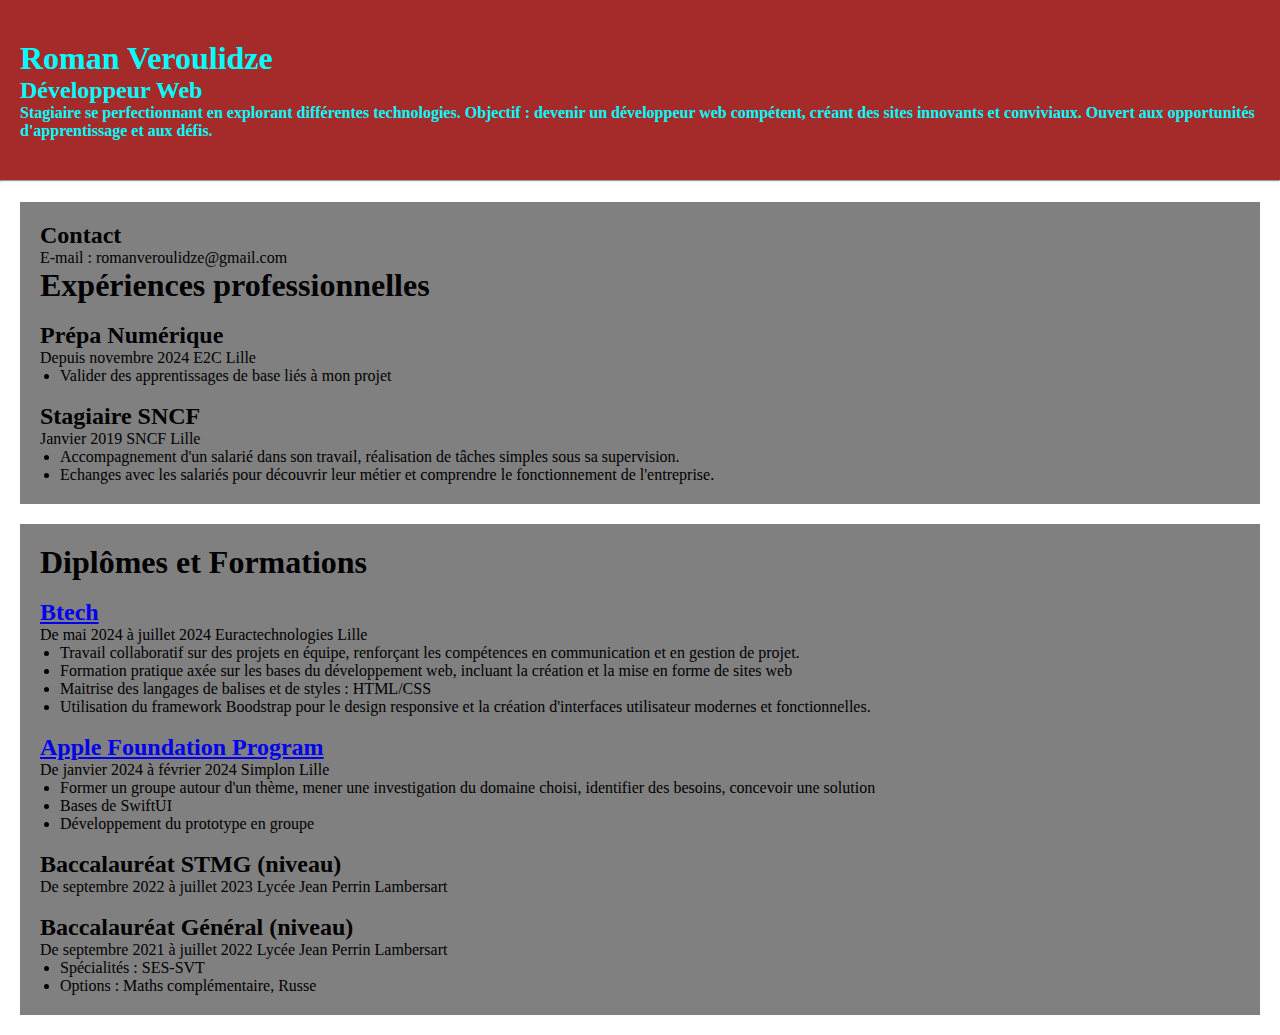
==== cv.htm @ 312fda3c "Cadre info" ====
<!DOCTYPE html>
<html lang="fr">
<head>
    <meta charset="UTF-8">
    <meta name="viewport" content="width=device-width, initial-scale=1.0">
    <title>CV</title>
    <link rel="stylesheet" href="./style/style.css">
</head>
<body>
    <header>
        <div>
            <h1>Roman Veroulidze</h1>
            <h2>Développeur Web</h2>
            <p><strong>Stagiaire se perfectionnant en explorant différentes technologies. Objectif :
                devenir un développeur web compétent, créant des sites innovants et conviviaux.
                Ouvert aux opportunités d'apprentissage et aux défis.</strong></p>
        </div>
    </header>

    <hr>

    <main>
        <div>
            <h2>Contact</h2>
            <p>E-mail : romanveroulidze@gmail.com</p>
        </div>
        
        <div>
            <h1>Expériences professionnelles</h1>
        </div>

        <br>

        <div>
            <h2>Prépa Numérique</h2>
            <p>Depuis novembre 2024 E2C Lille</p>
            <ul>
                <li>Valider des apprentissages de base liés à mon projet</li>
            </ul>
        </div>

        <br>

        <div>
            <h2>Stagiaire SNCF</h2>
            <p>Janvier 2019 SNCF Lille</p>
            <ul>
                <li>Accompagnement d'un salarié dans son travail, réalisation de tâches
                    simples sous sa supervision.</li>
                <li>Echanges avec les salariés pour découvrir leur métier et comprendre le
                    fonctionnement de l'entreprise.</li>
            </ul>
        </div>
    </main>

    <main>
        <div>
           <h1>Diplômes et Formations</h1>
        </div>
        <br>
        <div>
        <h2><a href="https://www.euratechnologies.com/btech">Btech</a></h2>
        <p>De mai 2024 à juillet 2024 Euractechnologies Lille</p>
            <ul>
                <li>Travail collaboratif sur des projets en équipe, renforçant les compétences
                en communication et en gestion de projet.</li>
                <li>Formation pratique axée sur les bases du développement web, incluant la
                création et la mise en forme de sites web</li>
                <li>Maitrise des langages de balises et de styles : HTML/CSS</li>
                <li>Utilisation du framework Boodstrap pour le design responsive et la
                création d'interfaces utilisateur modernes et fonctionnelles.</li>
            </ul>
        </div>
        <br>
        <div>
            <h2><a href="https://www.simplon.co/candidater">Apple Foundation Program</a></h2>
            <p>De janvier 2024 à février 2024 Simplon Lille</p>
                <ul>
                    <li>Former un groupe autour d'un thème, mener une investigation du
                        domaine choisi, identifier des besoins, concevoir une solution</li>
                    <li>Bases de SwiftUI</li>
                    <li>Développement du prototype en groupe</li>
                </ul>
            </div>
            <br>
        <div>
            <h2>Baccalauréat STMG (niveau)</h2>
            <p>De septembre 2022 à juillet 2023 Lycée Jean Perrin Lambersart</p>
        </div>
        <br>
        <div>
            <h2>Baccalauréat Général (niveau)</h2>
        <p>De septembre 2021 à juillet 2022 Lycée Jean Perrin Lambersart</p>
        </div>
        <ul>
            <li>Spécialités : SES-SVT</li>
            <li>Options : Maths complémentaire, Russe</li>
        </ul>
    </main>
</body>
</html>
---- style/style.css ----
*{
    padding: 0;
    margin: 0;
    box-sizing: border-box;
}

header {
    display: flex;
    flex-direction: row;
    justify-content: space-evenly;
    align-items: center;
    height: 20vh;
    padding: 20px;
    background-color: brown;
    color: aqua;
}

main {
    margin: 20px;
    padding: 20px;
    background-color: gray;
}

ul{
    margin-left: 20px;
}
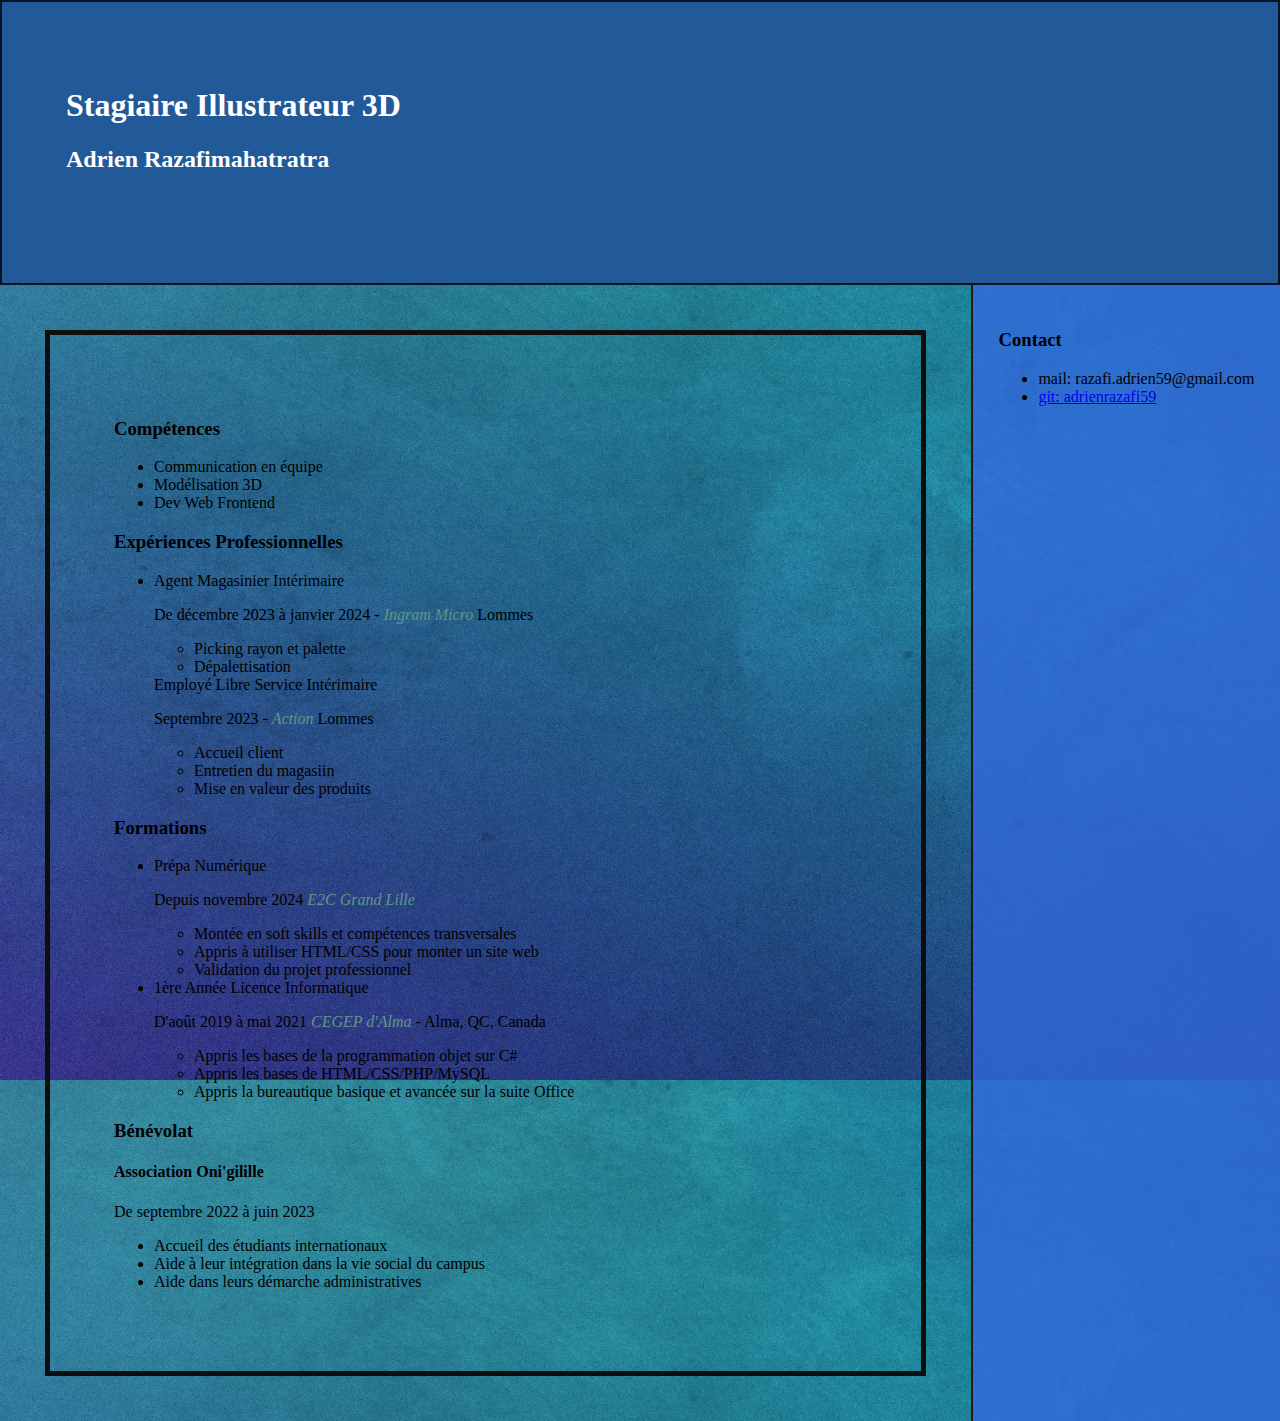
==== commit bbc69fa8: "1ère Version" ====
--- a/cv.htm
+++ b/cv.htm
@@ -3,99 +3,98 @@
 <head>
     <meta charset="UTF-8">
     <meta name="viewport" content="width=device-width, initial-scale=1.0">
-    <title>CV</title>
     <link rel="stylesheet" href="./style/style.css">
+    
+    <title>CV Adrien Razafi</title>
 </head>
+
 <body>
+    <div id="HEADER">
+
     <header>
-        <div>
-            <h1>Roman Veroulidze</h1>
-            <h2>Développeur Web</h2>
-            <p><strong>Stagiaire se perfectionnant en explorant différentes technologies. Objectif :
-                devenir un développeur web compétent, créant des sites innovants et conviviaux.
-                Ouvert aux opportunités d'apprentissage et aux défis.</strong></p>
-        </div>
+        <h1>Stagiaire Illustrateur 3D</h1>
+        <h2>Adrien Razafimahatratra</h2>
     </header>
 
-    <hr>
+    </div>
 
-    <main>
-        <div>
-            <h2>Contact</h2>
-            <p>E-mail : romanveroulidze@gmail.com</p>
+    <div id="flexContainer">
+        <div id="divBODY">
+            <div id="COMPET">
+                
+                <h3>Compétences</h3>
+                <ul>
+                    <li>Communication en équipe</li>
+                    <li>Modélisation 3D</li>
+                    <li>Dev Web Frontend</li>
+                </ul>
+            </div>
+            
+            <div id="EXP">
+                <h3>Expériences Professionnelles</h3>
+                <ul>
+                    <li>Agent Magasinier Intérimaire
+                        <p>De décembre 2023 à janvier 2024 - <i>Ingram Micro</i> Lommes</p>
+                        <ul>
+                            <li>Picking rayon et palette</li>
+                            <li>Dépalettisation</li>
+                        </ul>
+                    </li>
+                        Employé Libre Service Intérimaire
+                        <p>Septembre 2023 - <i>Action</i> Lommes</p>
+                        <ul>
+                            <li>Accueil client</li>
+                            <li>Entretien du magasiin</li>
+                            <li>Mise en valeur des produits</li>
+                        </ul>
+                    </li>
+                </ul>
+            </div>
+    
+            <div id="FORMAS">
+                <h3>Formations</h3>
+                <ul>
+                    <li>
+                        Prépa Numérique
+                        <p>Depuis novembre 2024 <i> E2C Grand Lille</i></p>
+                        <ul>
+                            <li>Montée en soft skills et compétences transversales</li>
+                            <li>Appris à utiliser HTML/CSS pour monter un site web</li>
+                            <li>Validation du projet professionnel</li>
+                        </ul>
+                    </li>
+                    <li>
+                        1ère Année Licence Informatique
+                        <p>D'août 2019 à mai 2021 <i> CEGEP d'Alma </i>- Alma, QC, Canada</p>
+                        <ul>
+                            <li>Appris les bases de la programmation objet sur C#</li>
+                            <li>Appris les bases de HTML/CSS/PHP/MySQL</li>
+                            <li>Appris la bureautique basique et avancée sur la suite Office</li>
+                        </ul>
+                    </li>
+                </ul>
+            </div>
+    
+            <div id="BENE">
+                <h3>Bénévolat</h3>
+                <h4>Association Oni'gilille</h2>
+                <p>De septembre 2022 à juin 2023</p>
+                <ul>
+                    <li>Accueil des étudiants internationaux</li>
+                    <li>Aide à leur intégration dans la vie social du campus</li>
+                    <li>Aide dans leurs démarche administratives</li>
+                </ul>
+            </div>
         </div>
-        
-        <div>
-            <h1>Expériences professionnelles</h1>
-        </div>
-
-        <br>
-
-        <div>
-            <h2>Prépa Numérique</h2>
-            <p>Depuis novembre 2024 E2C Lille</p>
+    
+        <div id="SIDEBAR">
+            <h3>Contact</h3>
             <ul>
-                <li>Valider des apprentissages de base liés à mon projet</li>
+                <li>mail: razafi.adrien59@gmail.com</li>
+                <li><a href="https://github.com/adrienrazafi59">git: adrienrazafi59</a></li>
             </ul>
         </div>
-
-        <br>
-
-        <div>
-            <h2>Stagiaire SNCF</h2>
-            <p>Janvier 2019 SNCF Lille</p>
-            <ul>
-                <li>Accompagnement d'un salarié dans son travail, réalisation de tâches
-                    simples sous sa supervision.</li>
-                <li>Echanges avec les salariés pour découvrir leur métier et comprendre le
-                    fonctionnement de l'entreprise.</li>
-            </ul>
-        </div>
-    </main>
-
-    <main>
-        <div>
-           <h1>Diplômes et Formations</h1>
-        </div>
-        <br>
-        <div>
-        <h2><a href="https://www.euratechnologies.com/btech">Btech</a></h2>
-        <p>De mai 2024 à juillet 2024 Euractechnologies Lille</p>
-            <ul>
-                <li>Travail collaboratif sur des projets en équipe, renforçant les compétences
-                en communication et en gestion de projet.</li>
-                <li>Formation pratique axée sur les bases du développement web, incluant la
-                création et la mise en forme de sites web</li>
-                <li>Maitrise des langages de balises et de styles : HTML/CSS</li>
-                <li>Utilisation du framework Boodstrap pour le design responsive et la
-                création d'interfaces utilisateur modernes et fonctionnelles.</li>
-            </ul>
-        </div>
-        <br>
-        <div>
-            <h2><a href="https://www.simplon.co/candidater">Apple Foundation Program</a></h2>
-            <p>De janvier 2024 à février 2024 Simplon Lille</p>
-                <ul>
-                    <li>Former un groupe autour d'un thème, mener une investigation du
-                        domaine choisi, identifier des besoins, concevoir une solution</li>
-                    <li>Bases de SwiftUI</li>
-                    <li>Développement du prototype en groupe</li>
-                </ul>
-            </div>
-            <br>
-        <div>
-            <h2>Baccalauréat STMG (niveau)</h2>
-            <p>De septembre 2022 à juillet 2023 Lycée Jean Perrin Lambersart</p>
-        </div>
-        <br>
-        <div>
-            <h2>Baccalauréat Général (niveau)</h2>
-        <p>De septembre 2021 à juillet 2022 Lycée Jean Perrin Lambersart</p>
-        </div>
-        <ul>
-            <li>Spécialités : SES-SVT</li>
-            <li>Options : Maths complémentaire, Russe</li>
-        </ul>
-    </main>
+    </div>
+    
 </body>
 </html>--- a/style/style.css
+++ b/style/style.css
@@ -1,26 +1,41 @@
-*{
-    padding: 0;
-    margin: 0;
-    box-sizing: border-box;
+
+#flexContainer {
+    display: flex;
+}
+
+#divBODY {
+    flex: 1;
+    border: 5px solid rgb(14, 14, 14);
+    margin: 5vh;
+    padding: 5vw;
+    
+}
+
+#SIDEBAR{
+    padding: 2vw;
+    background-color: #3369dfc5;
+    border-left: rgb(27, 27, 27) 2px solid;
 }
 
 header {
-    display: flex;
-    flex-direction: row;
-    justify-content: space-evenly;
-    align-items: center;
-    height: 20vh;
-    padding: 20px;
-    background-color: brown;
-    color: aqua;
+    color: white;
+    background-color: rgb(33, 89, 153);
+    height: 17vh;
+    border: #000000c5 solid 2px;
+    padding: 5%;
 }
 
-main {
-    margin: 20px;
-    padding: 20px;
-    background-color: gray;
+h1, h2 {
+    width: fit-content;
 }
 
-ul{
-    margin-left: 20px;
+i {
+    color: rgb(96, 150, 132);
+}
+
+body {
+    margin: 0;
+    padding: 0;
+    box-sizing: border-box;
+    background-image: url("/asset/FondCV.jpg");
 }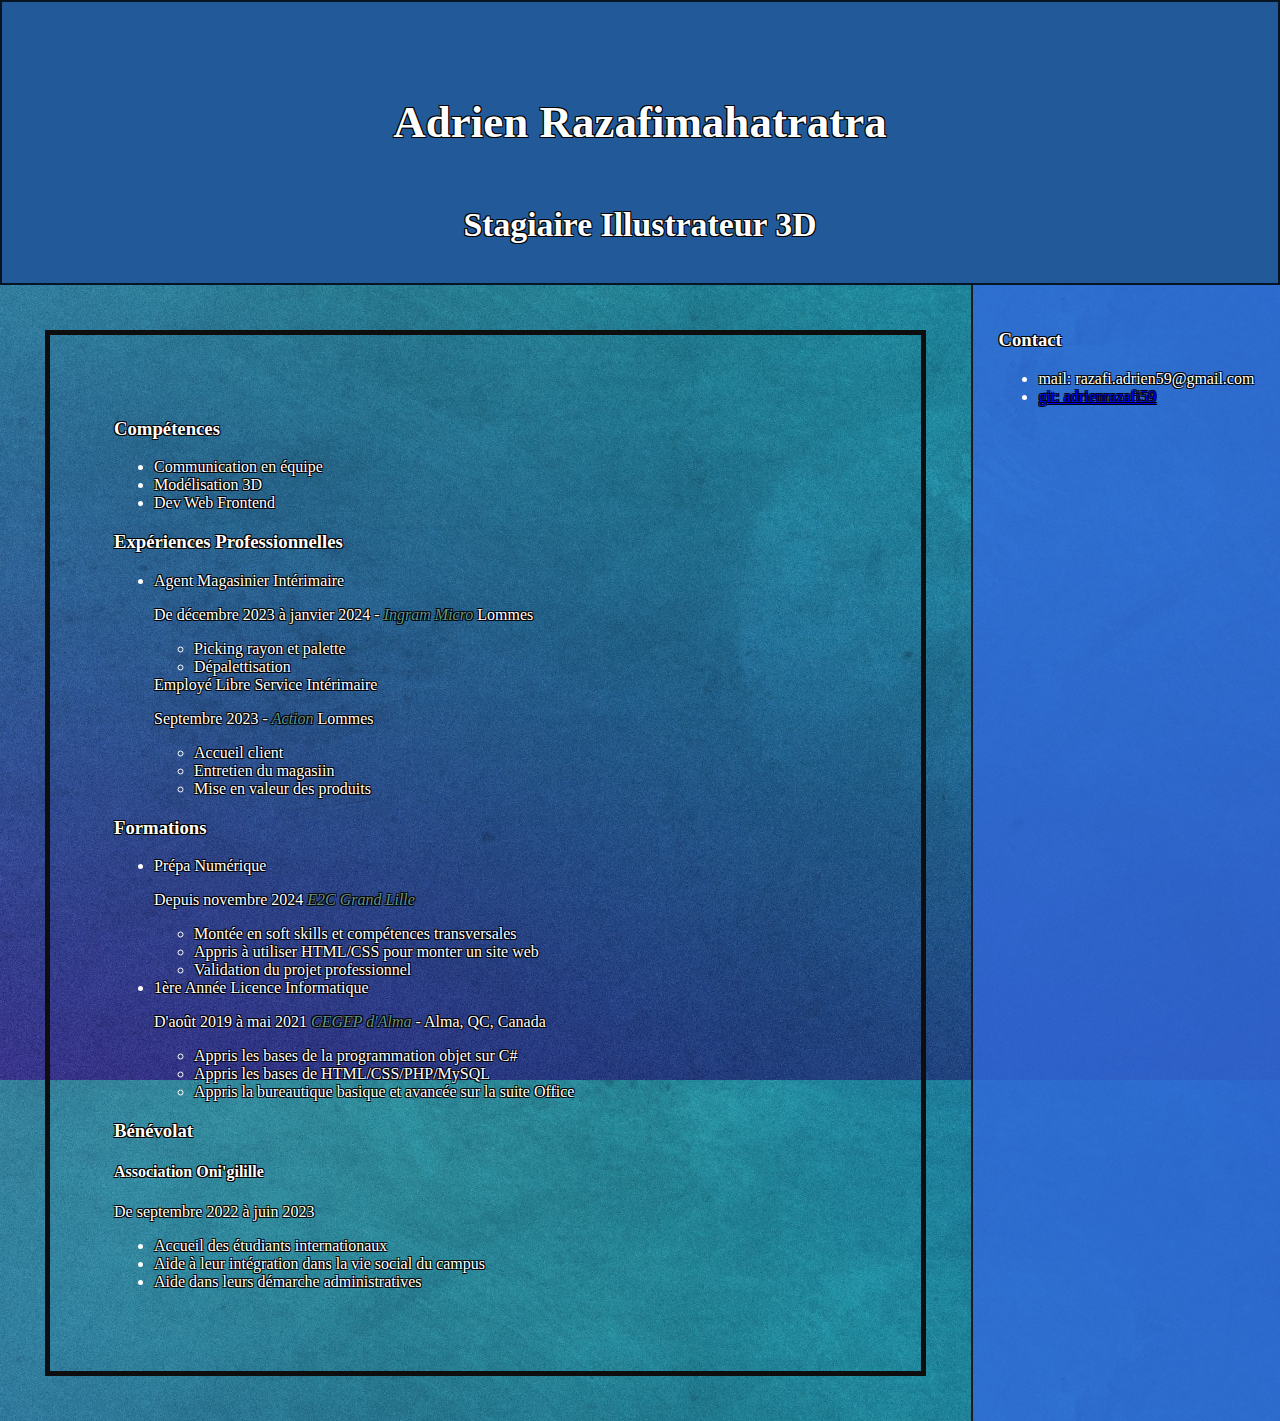
==== commit 7ed4b1e9: "V2" ====
--- a/cv.htm
+++ b/cv.htm
@@ -4,7 +4,7 @@
     <meta charset="UTF-8">
     <meta name="viewport" content="width=device-width, initial-scale=1.0">
     <link rel="stylesheet" href="./style/style.css">
-    
+    <link rel="icon" href="./asset/Icon.png">
     <title>CV Adrien Razafi</title>
 </head>
 
@@ -12,8 +12,8 @@
     <div id="HEADER">
 
     <header>
-        <h1>Stagiaire Illustrateur 3D</h1>
-        <h2>Adrien Razafimahatratra</h2>
+        <h1>Adrien Razafimahatratra</h1>
+        <h2>Stagiaire Illustrateur 3D</h2>
     </header>
 
     </div>
--- a/style/style.css
+++ b/style/style.css
@@ -18,15 +18,16 @@
 }
 
 header {
-    color: white;
     background-color: rgb(33, 89, 153);
     height: 17vh;
     border: #000000c5 solid 2px;
     padding: 5%;
-}
-
-h1, h2 {
-    width: fit-content;
+    display: flex;
+    flex-direction: column;
+    align-items: stretch;
+    justify-content: space-between;
+    text-align: center;
+    font-size: 2.5vh;
 }
 
 i {
@@ -37,5 +38,7 @@
     margin: 0;
     padding: 0;
     box-sizing: border-box;
-    background-image: url("/asset/FondCV.jpg");
+    background-image: url("../asset/FondCV.jpg");
+    color: white;
+    text-shadow: -1px 1px 0 #000, 1px 1px 0 #000, 1px -1px 0 #000, -1px -1px 0 #000;
 }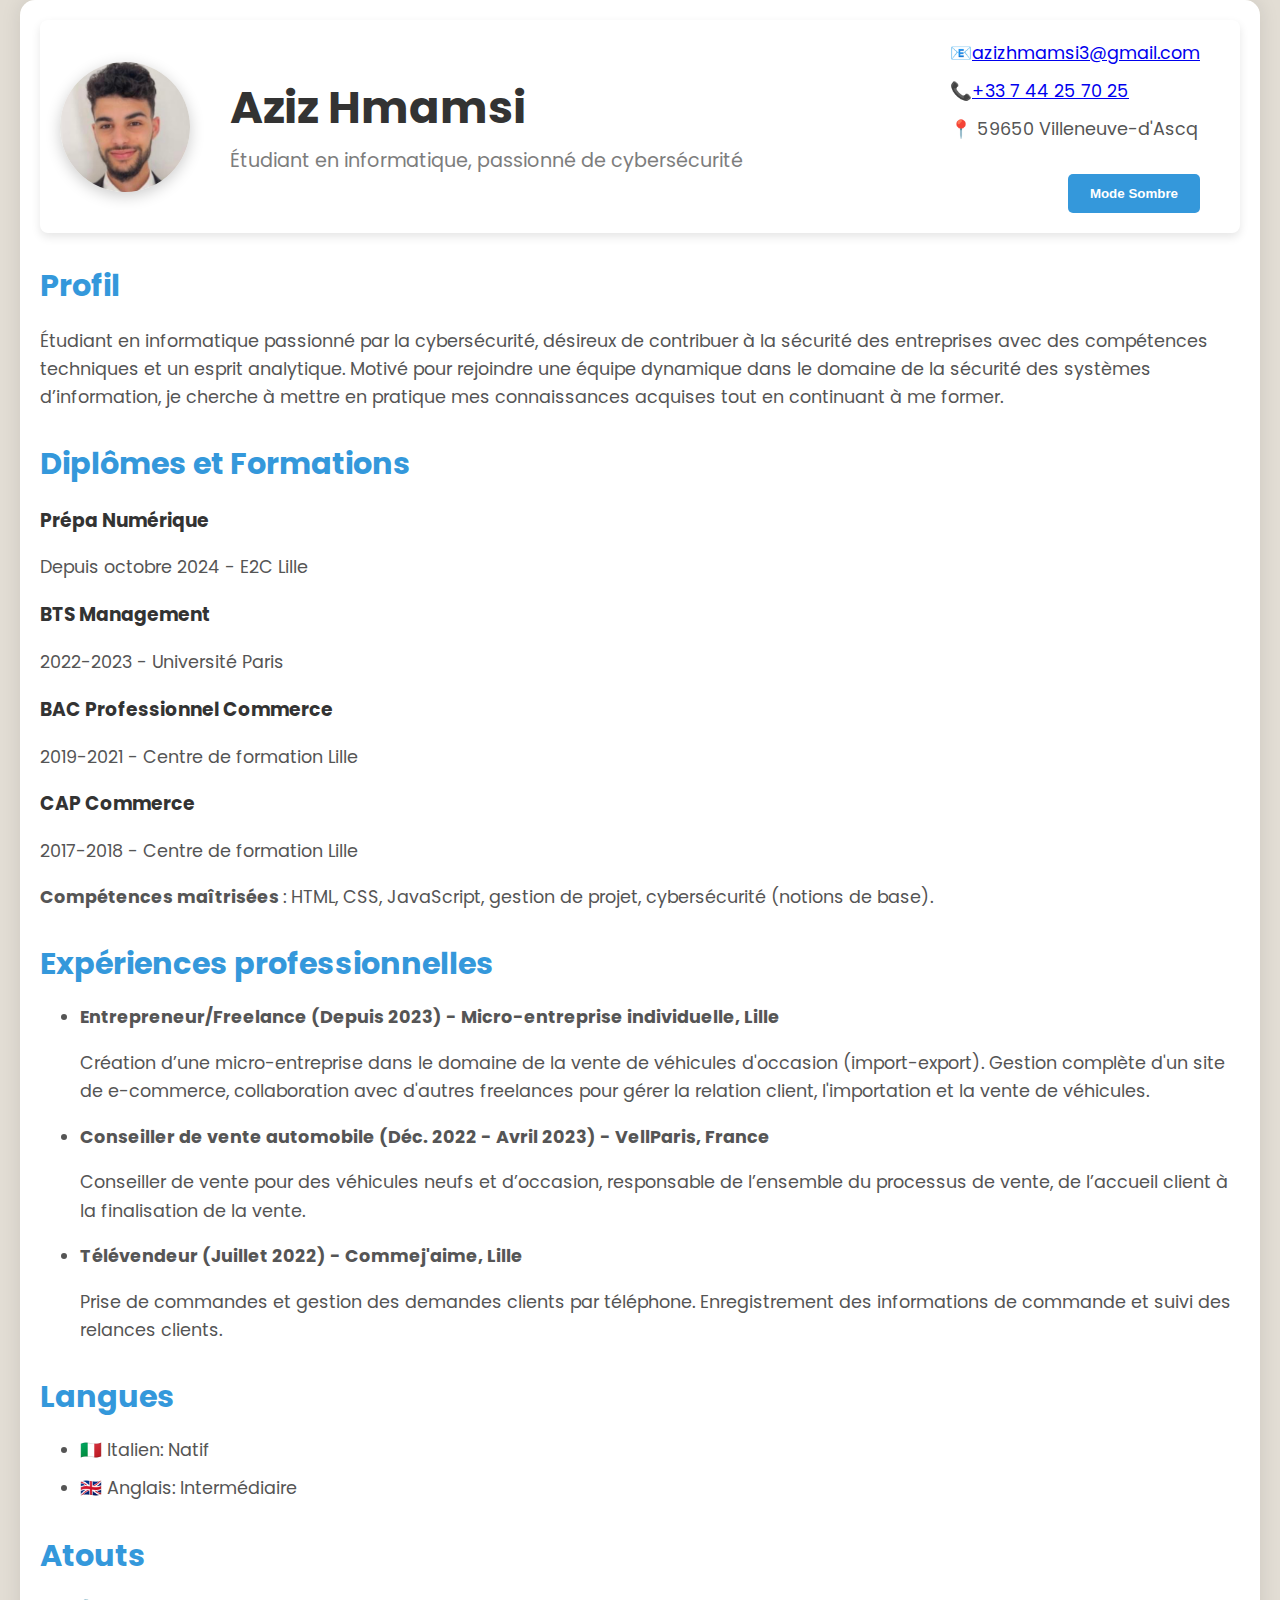
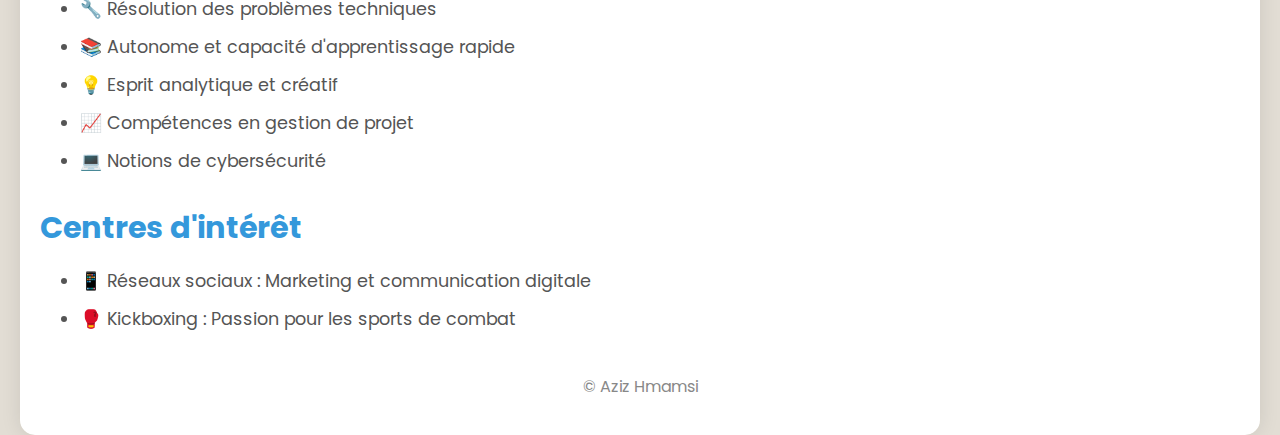
==== commit 9bfe88c6: "CV terminé" ====
--- a/cv.htm
+++ b/cv.htm
@@ -3,98 +3,269 @@
 <head>
     <meta charset="UTF-8">
     <meta name="viewport" content="width=device-width, initial-scale=1.0">
-    <link rel="stylesheet" href="./style/style.css">
-    <link rel="icon" href="./asset/Icon.png">
-    <title>CV Adrien Razafi</title>
+    <title>CV - Aziz Hmamsi</title>
+    <link href="https://fonts.googleapis.com/css2?family=Poppins:wght@400;500;700&display=swap" rel="stylesheet">
+    <script src="cv.js" defer></script>
+    <style>
+        /* Style général de la page */
+        body {
+            font-family: 'Poppins', sans-serif;
+            background-color: #e2ddd4 ; /* Fond plus clair */
+            color: #333; /* Texte sombre pour un bon contraste */
+            margin: 0;
+            padding: 0;
+            box-sizing: border-box;
+            transition: background-color 0.3s ease, color 0.3s ease; /* Transition douce pour les changements */
+        }
+
+        /* Conteneur principal */
+        .cv-container {
+            max-width: 1200px;
+            margin: auto;
+            padding: 20px;
+            background-color: #fff; /* Fond blanc pour le container */
+            box-shadow: 0 0 20px rgba(0, 0, 0, 0.1);
+            border-radius: 15px;
+            overflow: hidden;
+        }
+
+        /* En-tête avec photo et informations */
+        .header {
+            display: flex;
+            align-items: center;
+            justify-content: space-between;
+            background-color: #ffffff; /* Fond blanc pour l'en-tête */
+            color: #333; /* Texte sombre */
+            padding: 20px;
+            border-radius: 8px;
+            box-shadow: 0 4px 10px rgba(0, 0, 0, 0.1);
+        }
+
+        .header-info {
+            flex: 1;
+            padding-left: 20px;
+        }
+
+        .header-info h1 {
+            margin: 0;
+            font-size: 2.8rem;
+            font-weight: 700;
+        }
+
+        .header-info p {
+            margin: 5px 0;
+            font-size: 1.2rem;
+            color: #7d7d7d; /* Gris doux */
+        }
+
+        .contact-info {
+            display: flex;
+            flex-direction: column;
+            align-items: flex-end;
+            padding-right: 20px;
+        }
+
+        .contact-info ul {
+            list-style: none;
+            padding: 0;
+            margin: 0;
+        }
+
+        .contact-info li {
+            margin-bottom: 12px;
+            font-size: 1.1rem;
+            color: #555; /* Gris foncé */
+        }
+
+        .contact-info button {
+            background-color: #3498db; /* Bleu dynamique pour le bouton */
+            color: #fff;
+            border: none;
+            padding: 12px 22px;
+            border-radius: 5px;
+            cursor: pointer;
+            margin-top: 20px;
+            font-weight: 600;
+            transition: background-color 0.3s ease;
+        }
+
+        .contact-info button:hover {
+            background-color: #2980b9; /* Bleu plus foncé au survol */
+        }
+
+        /* Espace photo */
+        .photo-container {
+            width: 130px;
+            height: 130px;
+            border-radius: 50%;
+            overflow: hidden;
+            margin-right: 20px;
+            box-shadow: 0 4px 15px rgba(0, 0, 0, 0.2);
+        }
+
+        .photo-container img {
+            width: 100%;
+            height: 100%;
+            object-fit: cover;
+        }
+
+        /* Sections */
+        section {
+            margin: 30px 0;
+        }
+
+        section h2 {
+            font-size: 1.9rem;
+            color: #3498db; /* Bleu dynamique pour les titres */
+            font-weight: 700;
+            margin-bottom: 15px;
+        }
+
+        section p, section ul li {
+            font-size: 1.1rem;
+            color: #555; /* Texte sombre pour un contraste avec le fond clair */
+            line-height: 1.6;
+        }
+
+        section ul li {
+            margin-bottom: 10px;
+        }
+
+        footer {
+            text-align: center;
+            margin-top: 40px;
+            font-size: 1rem;
+            color: #888;
+        }
+
+        /* Mode sombre */
+        body.sombre-mode {
+            background-color: #121212;
+            color: #0d0c0c;
+        }
+
+        body.sombre-mode .header {
+            background-color: #1a252f;
+        }
+
+        body.sombre-mode .contact-info button {
+            background-color: #f39c12;
+        }
+
+        body.sombre-mode .contact-info button:hover {
+            background-color: #e67e22;
+        }
+
+        body.sombre-mode footer {
+            color: #aaa;
+        }
+
+        body.sombre-mode section h2 {
+            color: #f39c12; /* Accent orange vif en mode sombre */
+        }
+
+        body.sombre-mode section p, body.sombre-mode section ul li {
+            color: #100f0f;
+        }
+
+        body.sombre-mode .header-info h1 {
+            color: #fff;
+        }
+    </style>
 </head>
-
 <body>
-    <div id="HEADER">
-
-    <header>
-        <h1>Adrien Razafimahatratra</h1>
-        <h2>Stagiaire Illustrateur 3D</h2>
-    </header>
-
-    </div>
-
-    <div id="flexContainer">
-        <div id="divBODY">
-            <div id="COMPET">
-                
-                <h3>Compétences</h3>
-                <ul>
-                    <li>Communication en équipe</li>
-                    <li>Modélisation 3D</li>
-                    <li>Dev Web Frontend</li>
-                </ul>
+    <div class="cv-container">
+        <header class="header">
+            <div class="photo-container">
+                <img src="aziz.jpg" alt="Photo de profil">
             </div>
-            
-            <div id="EXP">
-                <h3>Expériences Professionnelles</h3>
-                <ul>
-                    <li>Agent Magasinier Intérimaire
-                        <p>De décembre 2023 à janvier 2024 - <i>Ingram Micro</i> Lommes</p>
-                        <ul>
-                            <li>Picking rayon et palette</li>
-                            <li>Dépalettisation</li>
-                        </ul>
-                    </li>
-                        Employé Libre Service Intérimaire
-                        <p>Septembre 2023 - <i>Action</i> Lommes</p>
-                        <ul>
-                            <li>Accueil client</li>
-                            <li>Entretien du magasiin</li>
-                            <li>Mise en valeur des produits</li>
-                        </ul>
-                    </li>
-                </ul>
+            <div class="header-info">
+                <h1>Aziz Hmamsi</h1>
+                <p class="subheading">Étudiant en informatique, passionné de cybersécurité</p>
             </div>
-    
-            <div id="FORMAS">
-                <h3>Formations</h3>
+            <div class="contact-info">
+                <ul>
+                    <li><span class="icon">📧</span><a href="mailto:azizhmamsi3@gmail.com">azizhmamsi3@gmail.com</a></li>
+                    <li><span class="icon">📞</span><a href="tel:+33744257025">+33 7 44 25 70 25</a></li>
+                    <li><span class="icon">📍</span> 59650 Villeneuve-d'Ascq</li>
+                </ul>
+                <button id="toggle-theme">Mode Sombre</button>
+            </div>
+        </header>
+        <main>
+            <section class="profile">
+                <h2>Profil</h2>
+                <p>Étudiant en informatique passionné par la cybersécurité, désireux de contribuer à la sécurité des entreprises avec des compétences techniques et un esprit analytique. Motivé pour rejoindre une équipe dynamique dans le domaine de la sécurité des systèmes d’information, je cherche à mettre en pratique mes connaissances acquises tout en continuant à me former.</p>
+            </section>
+            <section class="education">
+                <h2>Diplômes et Formations</h2>
+                <div class="education-list">
+                    <div>
+                        <h3>Prépa Numérique</h3>
+                        <p>Depuis octobre 2024 - E2C Lille</p>
+                    </div>
+                    <div>
+                        <h3>BTS Management</h3>
+                        <p>2022-2023 - Université Paris</p>
+                        
+                    </div>
+                    <div>
+                        <h3>BAC Professionnel Commerce</h3>
+                        <p>2019-2021 - Centre de formation Lille</p> 
+                    </div>
+                    <div>
+                        <h3>CAP Commerce</h3>
+                        <p>2017-2018 - Centre de formation Lille</p>
+                    </div>
+                </div>
+                <p><strong>Compétences maîtrisées </strong> : HTML, CSS, JavaScript, gestion de projet, cybersécurité (notions de base).</p>
+            </section>
+            <section class="experience">
+                <h2>Expériences professionnelles</h2>
                 <ul>
                     <li>
-                        Prépa Numérique
-                        <p>Depuis novembre 2024 <i> E2C Grand Lille</i></p>
-                        <ul>
-                            <li>Montée en soft skills et compétences transversales</li>
-                            <li>Appris à utiliser HTML/CSS pour monter un site web</li>
-                            <li>Validation du projet professionnel</li>
-                        </ul>
+                        <strong>Entrepreneur/Freelance (Depuis 2023) - Micro-entreprise individuelle, Lille</strong>
+                        <p>Création d’une micro-entreprise dans le domaine de la vente de véhicules d'occasion (import-export). Gestion complète d'un site de e-commerce, collaboration avec d'autres freelances pour gérer la relation client, l'importation et la vente de véhicules.</p>
                     </li>
                     <li>
-                        1ère Année Licence Informatique
-                        <p>D'août 2019 à mai 2021 <i> CEGEP d'Alma </i>- Alma, QC, Canada</p>
-                        <ul>
-                            <li>Appris les bases de la programmation objet sur C#</li>
-                            <li>Appris les bases de HTML/CSS/PHP/MySQL</li>
-                            <li>Appris la bureautique basique et avancée sur la suite Office</li>
-                        </ul>
+                        <strong>Conseiller de vente automobile (Déc. 2022 - Avril 2023) - VellParis, France</strong>
+                        <p>Conseiller de vente pour des véhicules neufs et d’occasion, responsable de l’ensemble du processus de vente, de l’accueil client à la finalisation de la vente.</p>
                     </li>
-                </ul>
-            </div>
-    
-            <div id="BENE">
-                <h3>Bénévolat</h3>
-                <h4>Association Oni'gilille</h2>
-                <p>De septembre 2022 à juin 2023</p>
-                <ul>
-                    <li>Accueil des étudiants internationaux</li>
-                    <li>Aide à leur intégration dans la vie social du campus</li>
-                    <li>Aide dans leurs démarche administratives</li>
-                </ul>
-            </div>
-        </div>
-    
-        <div id="SIDEBAR">
-            <h3>Contact</h3>
-            <ul>
-                <li>mail: razafi.adrien59@gmail.com</li>
-                <li><a href="https://github.com/adrienrazafi59">git: adrienrazafi59</a></li>
-            </ul>
-        </div>
+                    <li>
+                        <strong>Télévendeur (Juillet 2022) - Commej'aime, Lille</strong>
+                        <p>Prise de commandes et gestion des demandes clients par téléphone. Enregistrement des informations de commande et suivi des relances clients.</p>
+                    </li>
+                </ul>
+            </section>
+            <section class="languages">
+                <h2>Langues</h2>
+                <ul>
+                    <li><span class="icon">🇮🇹</span>  Italien: Natif</li>
+                    
+                    <li><span class="icon">🇬🇧</span>  Anglais: Intermédiaire</li>
+                </ul>
+            </section>
+            <section class="skills">
+                <h2>Atouts</h2>
+                <ul>
+                    <li><span class="icon">🔧</span>  Résolution des problèmes techniques</li>
+                    <li><span class="icon">📚</span>  Autonome et capacité d'apprentissage rapide</li>
+                    <li><span class="icon">💡</span>  Esprit analytique et créatif</li>
+                    <li><span class="icon">📈</span>  Compétences en gestion de projet</li>
+                    <li><span class="icon">💻</span>  Notions de cybersécurité</li>
+                </ul>
+            </section>
+            <section class="interests">
+                <h2>Centres d'intérêt</h2>
+                <ul>
+                    <li><span class="icon">📱</span>  Réseaux sociaux : Marketing et communication digitale</li>
+                    <li><span class="icon">🥊</span>  Kickboxing : Passion pour les sports de combat</li>
+                </ul>
+            </section>
+        </main>
+        <footer>
+            <p>&copy; Aziz Hmamsi</p>
+        </footer>
     </div>
-    
 </body>
-</html>+</html>
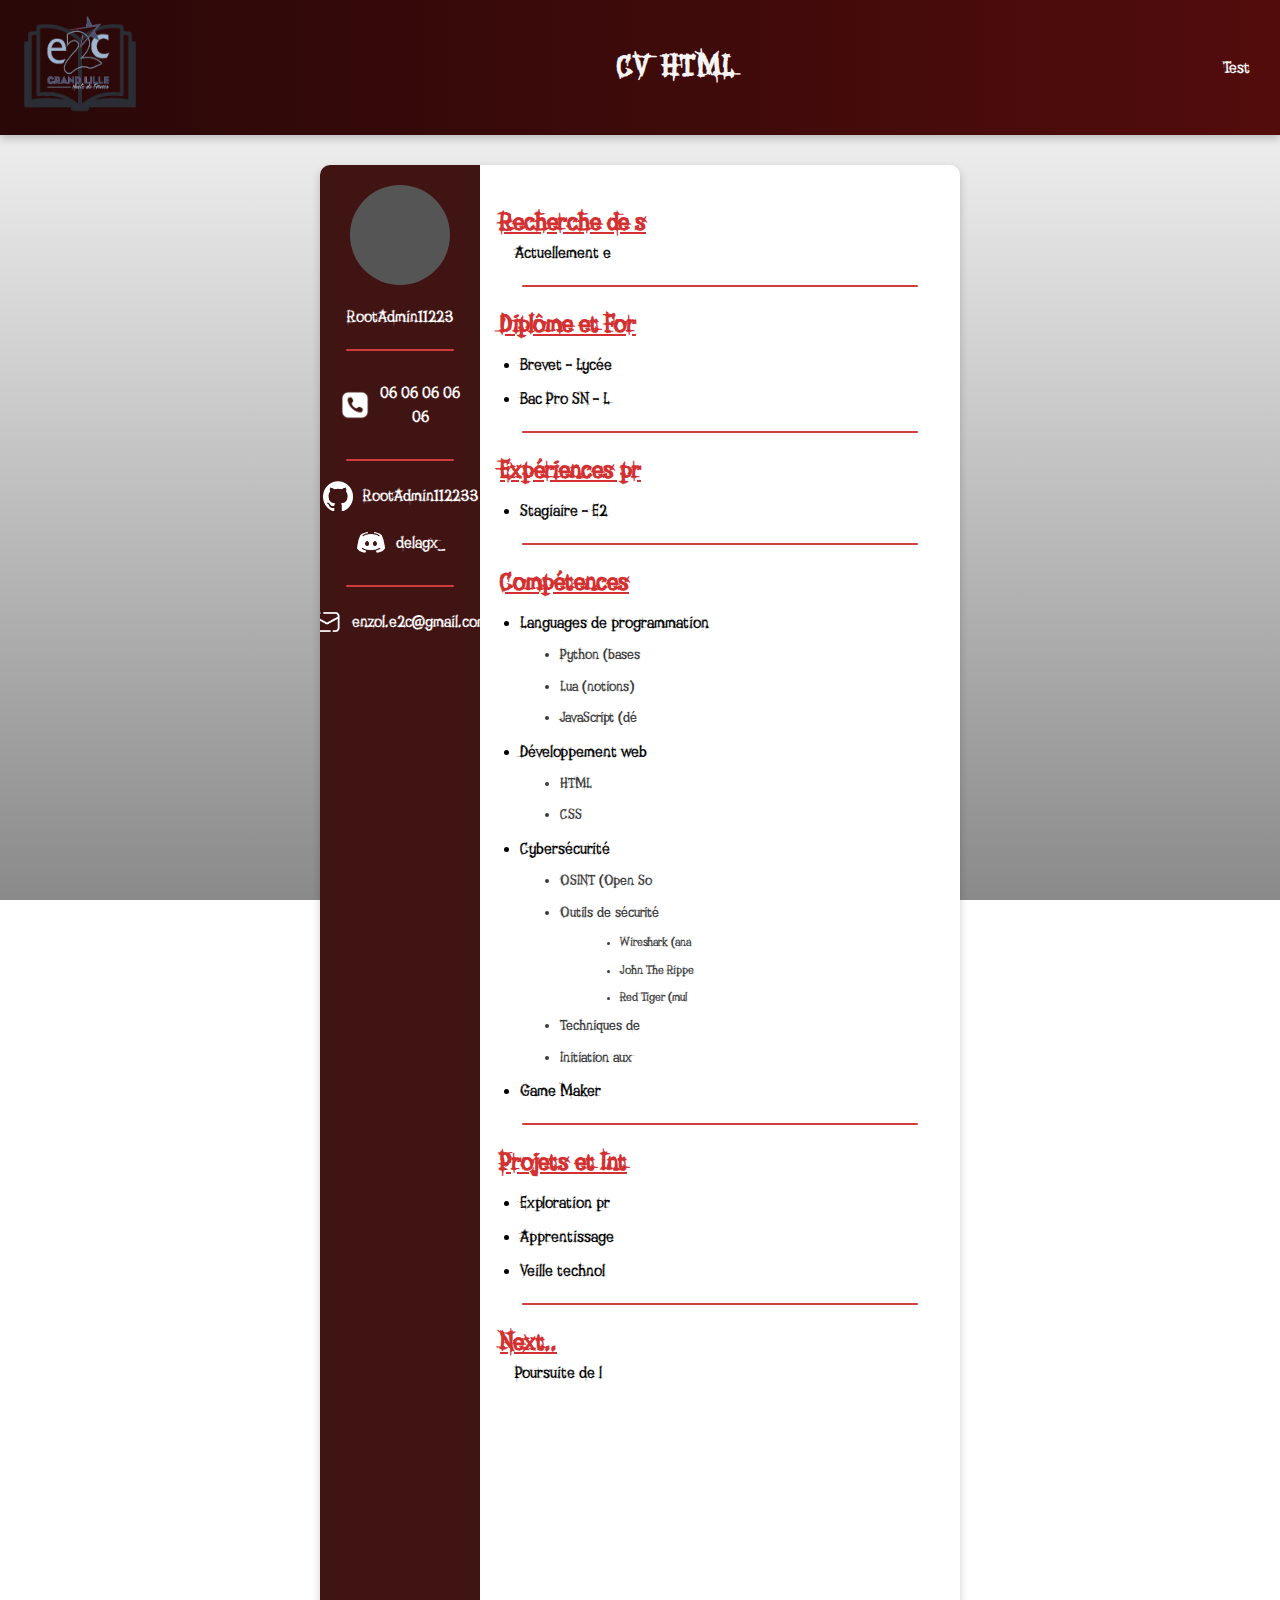
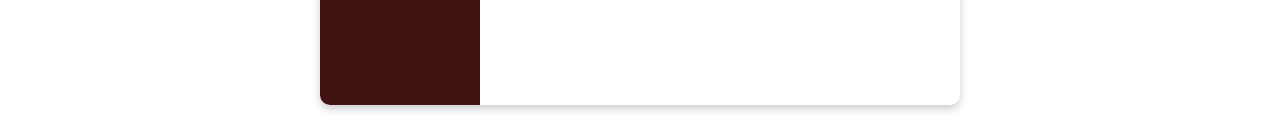
==== commit 4bd5cb00: "CV Fini" ====
--- a/cv.htm
+++ b/cv.htm
@@ -3,269 +3,127 @@
 <head>
     <meta charset="UTF-8">
     <meta name="viewport" content="width=device-width, initial-scale=1.0">
-    <title>CV - Aziz Hmamsi</title>
-    <link href="https://fonts.googleapis.com/css2?family=Poppins:wght@400;500;700&display=swap" rel="stylesheet">
-    <script src="cv.js" defer></script>
-    <style>
-        /* Style général de la page */
-        body {
-            font-family: 'Poppins', sans-serif;
-            background-color: #e2ddd4 ; /* Fond plus clair */
-            color: #333; /* Texte sombre pour un bon contraste */
-            margin: 0;
-            padding: 0;
-            box-sizing: border-box;
-            transition: background-color 0.3s ease, color 0.3s ease; /* Transition douce pour les changements */
-        }
-
-        /* Conteneur principal */
-        .cv-container {
-            max-width: 1200px;
-            margin: auto;
-            padding: 20px;
-            background-color: #fff; /* Fond blanc pour le container */
-            box-shadow: 0 0 20px rgba(0, 0, 0, 0.1);
-            border-radius: 15px;
-            overflow: hidden;
-        }
-
-        /* En-tête avec photo et informations */
-        .header {
-            display: flex;
-            align-items: center;
-            justify-content: space-between;
-            background-color: #ffffff; /* Fond blanc pour l'en-tête */
-            color: #333; /* Texte sombre */
-            padding: 20px;
-            border-radius: 8px;
-            box-shadow: 0 4px 10px rgba(0, 0, 0, 0.1);
-        }
-
-        .header-info {
-            flex: 1;
-            padding-left: 20px;
-        }
-
-        .header-info h1 {
-            margin: 0;
-            font-size: 2.8rem;
-            font-weight: 700;
-        }
-
-        .header-info p {
-            margin: 5px 0;
-            font-size: 1.2rem;
-            color: #7d7d7d; /* Gris doux */
-        }
-
-        .contact-info {
-            display: flex;
-            flex-direction: column;
-            align-items: flex-end;
-            padding-right: 20px;
-        }
-
-        .contact-info ul {
-            list-style: none;
-            padding: 0;
-            margin: 0;
-        }
-
-        .contact-info li {
-            margin-bottom: 12px;
-            font-size: 1.1rem;
-            color: #555; /* Gris foncé */
-        }
-
-        .contact-info button {
-            background-color: #3498db; /* Bleu dynamique pour le bouton */
-            color: #fff;
-            border: none;
-            padding: 12px 22px;
-            border-radius: 5px;
-            cursor: pointer;
-            margin-top: 20px;
-            font-weight: 600;
-            transition: background-color 0.3s ease;
-        }
-
-        .contact-info button:hover {
-            background-color: #2980b9; /* Bleu plus foncé au survol */
-        }
-
-        /* Espace photo */
-        .photo-container {
-            width: 130px;
-            height: 130px;
-            border-radius: 50%;
-            overflow: hidden;
-            margin-right: 20px;
-            box-shadow: 0 4px 15px rgba(0, 0, 0, 0.2);
-        }
-
-        .photo-container img {
-            width: 100%;
-            height: 100%;
-            object-fit: cover;
-        }
-
-        /* Sections */
-        section {
-            margin: 30px 0;
-        }
-
-        section h2 {
-            font-size: 1.9rem;
-            color: #3498db; /* Bleu dynamique pour les titres */
-            font-weight: 700;
-            margin-bottom: 15px;
-        }
-
-        section p, section ul li {
-            font-size: 1.1rem;
-            color: #555; /* Texte sombre pour un contraste avec le fond clair */
-            line-height: 1.6;
-        }
-
-        section ul li {
-            margin-bottom: 10px;
-        }
-
-        footer {
-            text-align: center;
-            margin-top: 40px;
-            font-size: 1rem;
-            color: #888;
-        }
-
-        /* Mode sombre */
-        body.sombre-mode {
-            background-color: #121212;
-            color: #0d0c0c;
-        }
-
-        body.sombre-mode .header {
-            background-color: #1a252f;
-        }
-
-        body.sombre-mode .contact-info button {
-            background-color: #f39c12;
-        }
-
-        body.sombre-mode .contact-info button:hover {
-            background-color: #e67e22;
-        }
-
-        body.sombre-mode footer {
-            color: #aaa;
-        }
-
-        body.sombre-mode section h2 {
-            color: #f39c12; /* Accent orange vif en mode sombre */
-        }
-
-        body.sombre-mode section p, body.sombre-mode section ul li {
-            color: #100f0f;
-        }
-
-        body.sombre-mode .header-info h1 {
-            color: #fff;
-        }
-    </style>
+    <title>RootAdmin112233 - CV - HTML/CSS</title>
+    <link rel="preconnect" href="https://fonts.googleapis.com">
+    <link rel="preconnect" href="https://fonts.gstatic.com" crossorigin>
+    <link href="https://fonts.googleapis.com/css2?family=Oswald:wght@200..700&display=swap" rel="stylesheet">
+    <link rel="stylesheet" href="./style/style.css">
+    <script type="module" src="./script/script.js"></script>
 </head>
 <body>
-    <div class="cv-container">
-        <header class="header">
-            <div class="photo-container">
-                <img src="aziz.jpg" alt="Photo de profil">
+    <header>
+        <div id="NavBar">
+            <div id="Logo">
+                <img src="./asset/logo.png" alt="Logo">
             </div>
-            <div class="header-info">
-                <h1>Aziz Hmamsi</h1>
-                <p class="subheading">Étudiant en informatique, passionné de cybersécurité</p>
+            <h1 id="Titre" class="typewriting-text">CV HTML</h1>
+            <div id="NavLinks">
+                <a href="#Test">Test</a>
             </div>
-            <div class="contact-info">
-                <ul>
-                    <li><span class="icon">📧</span><a href="mailto:azizhmamsi3@gmail.com">azizhmamsi3@gmail.com</a></li>
-                    <li><span class="icon">📞</span><a href="tel:+33744257025">+33 7 44 25 70 25</a></li>
-                    <li><span class="icon">📍</span> 59650 Villeneuve-d'Ascq</li>
-                </ul>
-                <button id="toggle-theme">Mode Sombre</button>
+        </div>
+    </header>
+
+    <main>
+        <div id="Container">
+            <div id="Sidebar">
+                <div id="Photo"></div>
+                <p class="typewriting-text">RootAdmin112233</p>
+                <hr>
+
+                <div id="PhoneDiv">
+                    <img src="./asset/PhoneIcon.png" alt="Phone Icon" id="PhoneIcon">
+                    <p class="typewriting-text">06 06 06 06 06</p>
+                </div>
+                <hr>
+
+                <div id="GithubLink">
+                    <img src="./asset/github-mark-white.png" alt="Github Icon" id="Github">
+                    <a href="https://github.com/RootAdmin112233" id="Nom" target="_blank">RootAdmin112233</a>
+                </div>
+
+                <div id="DiscordDiv">
+                    <img src="./asset/DiscordIcon.png" alt="Discord Icon" id="DiscordIcon">
+                    <p class="typewriting-text">delagx_</p>
+                </div>
+                <hr>
+
+                <div id="MailLink">
+                    <img src="./asset/icons8-courrier-100.png" alt="Mail Icon" id="MailIcon">
+                    <a href="mailto:enzol.e2c@gmail.com" id="Mail">enzol.e2c@gmail.com</a>
+                </div>
             </div>
-        </header>
-        <main>
-            <section class="profile">
-                <h2>Profil</h2>
-                <p>Étudiant en informatique passionné par la cybersécurité, désireux de contribuer à la sécurité des entreprises avec des compétences techniques et un esprit analytique. Motivé pour rejoindre une équipe dynamique dans le domaine de la sécurité des systèmes d’information, je cherche à mettre en pratique mes connaissances acquises tout en continuant à me former.</p>
-            </section>
-            <section class="education">
-                <h2>Diplômes et Formations</h2>
-                <div class="education-list">
-                    <div>
-                        <h3>Prépa Numérique</h3>
-                        <p>Depuis octobre 2024 - E2C Lille</p>
-                    </div>
-                    <div>
-                        <h3>BTS Management</h3>
-                        <p>2022-2023 - Université Paris</p>
-                        
-                    </div>
-                    <div>
-                        <h3>BAC Professionnel Commerce</h3>
-                        <p>2019-2021 - Centre de formation Lille</p> 
-                    </div>
-                    <div>
-                        <h3>CAP Commerce</h3>
-                        <p>2017-2018 - Centre de formation Lille</p>
-                    </div>
+
+            <div id="Box">
+                <div>
+                    <h2 class="typewriting-text">Recherche de stage</h2>
+                    <p class="typewriting-text">Actuellement en prépa numérique à l'école de la deuxième chance (E2C) de Lille, je recherche un stage en cybersécurité pour approfondir mes compétences dans le numérique et intégrer le monde professionnel.</p>
                 </div>
-                <p><strong>Compétences maîtrisées </strong> : HTML, CSS, JavaScript, gestion de projet, cybersécurité (notions de base).</p>
-            </section>
-            <section class="experience">
-                <h2>Expériences professionnelles</h2>
-                <ul>
-                    <li>
-                        <strong>Entrepreneur/Freelance (Depuis 2023) - Micro-entreprise individuelle, Lille</strong>
-                        <p>Création d’une micro-entreprise dans le domaine de la vente de véhicules d'occasion (import-export). Gestion complète d'un site de e-commerce, collaboration avec d'autres freelances pour gérer la relation client, l'importation et la vente de véhicules.</p>
-                    </li>
-                    <li>
-                        <strong>Conseiller de vente automobile (Déc. 2022 - Avril 2023) - VellParis, France</strong>
-                        <p>Conseiller de vente pour des véhicules neufs et d’occasion, responsable de l’ensemble du processus de vente, de l’accueil client à la finalisation de la vente.</p>
-                    </li>
-                    <li>
-                        <strong>Télévendeur (Juillet 2022) - Commej'aime, Lille</strong>
-                        <p>Prise de commandes et gestion des demandes clients par téléphone. Enregistrement des informations de commande et suivi des relances clients.</p>
-                    </li>
-                </ul>
-            </section>
-            <section class="languages">
-                <h2>Langues</h2>
-                <ul>
-                    <li><span class="icon">🇮🇹</span>  Italien: Natif</li>
-                    
-                    <li><span class="icon">🇬🇧</span>  Anglais: Intermédiaire</li>
-                </ul>
-            </section>
-            <section class="skills">
-                <h2>Atouts</h2>
-                <ul>
-                    <li><span class="icon">🔧</span>  Résolution des problèmes techniques</li>
-                    <li><span class="icon">📚</span>  Autonome et capacité d'apprentissage rapide</li>
-                    <li><span class="icon">💡</span>  Esprit analytique et créatif</li>
-                    <li><span class="icon">📈</span>  Compétences en gestion de projet</li>
-                    <li><span class="icon">💻</span>  Notions de cybersécurité</li>
-                </ul>
-            </section>
-            <section class="interests">
-                <h2>Centres d'intérêt</h2>
-                <ul>
-                    <li><span class="icon">📱</span>  Réseaux sociaux : Marketing et communication digitale</li>
-                    <li><span class="icon">🥊</span>  Kickboxing : Passion pour les sports de combat</li>
-                </ul>
-            </section>
-        </main>
-        <footer>
-            <p>&copy; Aziz Hmamsi</p>
-        </footer>
-    </div>
+                <hr> <!-- Barre de séparation -->
+                <div>
+                    <h2 class="typewriting-text">Diplôme et Formations</h2>
+                    <ul>
+                        <li class="typewriting-text">Brevet - Lycée Île de Flandre</li>
+                        <li class="typewriting-text">Bac Pro SN - Lycée Gustave Eiffel</li>
+                    </ul>
+                </div>
+                <hr> <!-- Barre de séparation -->
+                <div>
+                    <h2 class="typewriting-text">Expériences professionnelles</h2>
+                    <ul>
+                        <li><a href="http://e2c-grandlille.fr/" id="E2CLink" target="_blank" class="typewriting-text">Stagiaire - E2C Prépa Numérique</a></li>
+                    </ul>
+                </div>
+                <hr> <!-- Barre de séparation -->
+                <div>
+                    <h2 class="typewriting-text">Compétences</h2>
+                    <ul>
+                        <li>Languages de programmation
+                            <ul>
+                                <li class="typewriting-text">Python (bases solides)</li>
+                                <li class="typewriting-text">Lua (notions)</li>
+                                <li class="typewriting-text">JavaScript (débutant)</li>
+                            </ul>
+                        </li>
+                        <li>Développement web
+                            <ul>
+                                <li class="typewriting-text">HTML</li>
+                                <li class="typewriting-text">CSS</li>
+                            </ul>
+                        </li>
+                        <li>Cybersécurité
+                            <ul>
+                                <li class="typewriting-text">OSINT (Open Source Intelligence)</li>
+                                <li>Outils de sécurité
+                                    <ul>
+                                        <li class="typewriting-text">Wireshark (analyse de réseau)</li>
+                                        <li class="typewriting-text">John The Ripper (crack de mots de passe)</li>
+                                        <li class="typewriting-text">Red Tiger (multi-tool hacking)</li>
+                                    </ul>
+                                </li>
+                                <li class="typewriting-text">Techniques de recherche d'informations</li>
+                                <li class="typewriting-text">Initiation aux méthodologies de sécurité</li>
+                            </ul>
+                        </li>
+                        <li class="typewriting-text">Game Maker</li>
+                    </ul>
+                </div>
+                <hr> <!-- Barre de séparation -->
+                <div>
+                    <h2 class="typewriting-text">Projets et Intérêts</h2>
+                    <ul>
+                        <li class="typewriting-text">Exploration pratique des outils de cybersécurité</li>
+                        <li class="typewriting-text">Apprentissage continu des techniques de sécurité informatique</li>
+                        <li class="typewriting-text">Veille technologique sur les dernières menaces et vulnérabilités</li>
+                    </ul>
+                </div>
+                <hr> <!-- Barre de séparation -->
+                <div>
+                    <h2 class="typewriting-text">Next..</h2>
+                    <p class="typewriting-text">Poursuite de la formation en cybersécurité et développement web</p>
+                </div>
+            </div>
+        </div>
+    </main>
+    <script src="./script/script.js"></script>
 </body>
 </html>
--- a/style/style.css
+++ b/style/style.css
@@ -0,0 +1,190 @@
+@font-face {
+    font-family: Rugged;
+    src: url(./Super_Rugged.ttf);
+}
+
+* {
+    margin: 0;
+    padding: 0;
+    box-sizing: border-box;
+}
+
+#NavBar {
+    display: flex;
+    align-items: center;
+    justify-content: space-between;
+    background: linear-gradient(to right, #290808, #520c0c);
+    color: white;
+    height: 15vh;
+    padding: 0 20px;
+    box-shadow: 0 4px 8px rgba(0, 0, 0, 0.2);
+}
+
+#Logo img {
+    width: 120px;
+    height: 100px;
+    border-radius: 5px;
+}
+
+#Titre {
+    font-size: 1.8rem;
+    color: #f4f4f4;
+    text-transform: uppercase;
+    letter-spacing: 2px;
+    flex: 1;
+    text-align: center;
+}
+
+#NavLinks {
+    display: flex;
+}
+
+#NavLinks a {
+    color: white;
+    text-decoration: none;
+    font-size: 1rem;
+    padding: 5px 10px;
+    border-radius: 5px;
+    transition: background-color 0.3s, transform 0.2s;
+}
+
+#NavLinks a:hover {
+    background-color: #f4f4f4;
+    color: #333;
+    transform: scale(1.1);
+}
+
+html {
+    background: linear-gradient(#ffffff, #8a8a8a);
+    font-family: Rugged, sans-serif;
+    line-height: 1.5;
+    background-repeat: no-repeat;
+    background-attachment: fixed;
+    background-size: cover;
+}
+
+#Titre {
+    text-align: center;
+    margin: 20px 0;
+}
+
+#Container {
+    display: flex;
+    width: 50%;
+    margin: 30px auto;
+    background-color: #ffffff;
+    border-radius: 10px;
+    overflow: hidden;
+    box-shadow: 0 4px 8px rgba(0, 0, 0, 0.2);
+}
+
+#Sidebar {
+    width: 25%;
+    background-color: rgb(65, 20, 20);
+    color: white;
+    padding: 20px;
+    text-align: center;
+}
+
+#Sidebar p {
+    margin: 10px 0;
+}
+
+#Photo {
+    width: 100px;
+    height: 100px;
+    background-color: #555;
+    border-radius: 50%;
+    margin: 0 auto 20px;
+}
+
+hr {
+    border: 0;
+    height: 2px;
+    background-color: #d13c3c; /* Couleur de la barre */
+    margin: 20px 0; /* Espacement au-dessus et en-dessous de la barre */
+    width: 90%; /* Largeur de la barre */
+    margin-left: auto;
+    margin-right: auto;
+    border-radius: 5px; /* Bords arrondis */
+}
+
+#GithubLink,
+#MailLink,
+#DiscordDiv,
+#PhoneDiv {
+    display: flex;
+    align-items: center;
+    justify-content: center;
+    margin-top: 10px;
+}
+
+#PhoneIcon,
+#Github,
+#DiscordIcon,
+#MailIcon {
+    width: 30px;
+    height: 30px;
+    margin-right: 10px;
+}
+
+#Nom,
+#Mail {
+    color: white;
+    text-decoration: none;
+    transition: text-decoration 0.3s, transform 0.3s;
+}
+
+#E2CLink {
+    text-decoration: none;
+    color: black;
+}
+
+#Nom:hover,
+#E2CLink:hover,
+#Mail:hover {
+    text-decoration: underline;
+    transform: scale(1.1);
+}
+
+#Box {
+    width: 75%;
+    padding: 20px;
+    padding-bottom: 50%;
+}
+
+h2 {
+    margin-top: 20px;
+    font-size: 1.5em;
+    color: rgb(211, 49, 49);
+    text-decoration: underline;
+}
+
+#Box > div > p,
+#Box > div > a {
+    margin-left: 15px;
+}
+
+ul {
+    margin-left: 20px;
+    list-style-type: disc;
+}
+
+/* Nouvelles règles pour les compétences */
+#Box ul > li {
+    font-size: 1rem;
+    color: black;
+    margin-top: 10px;
+}
+
+#Box ul > li > ul > li {
+    font-size: 0.9em;
+    color: #3b3b3b;
+    margin-left: 20px;
+}
+
+#Box ul > li > ul > li > ul > li {
+    font-size: 0.8em;
+    color: #3b3b3b;
+    margin-left: 40px;
+}
